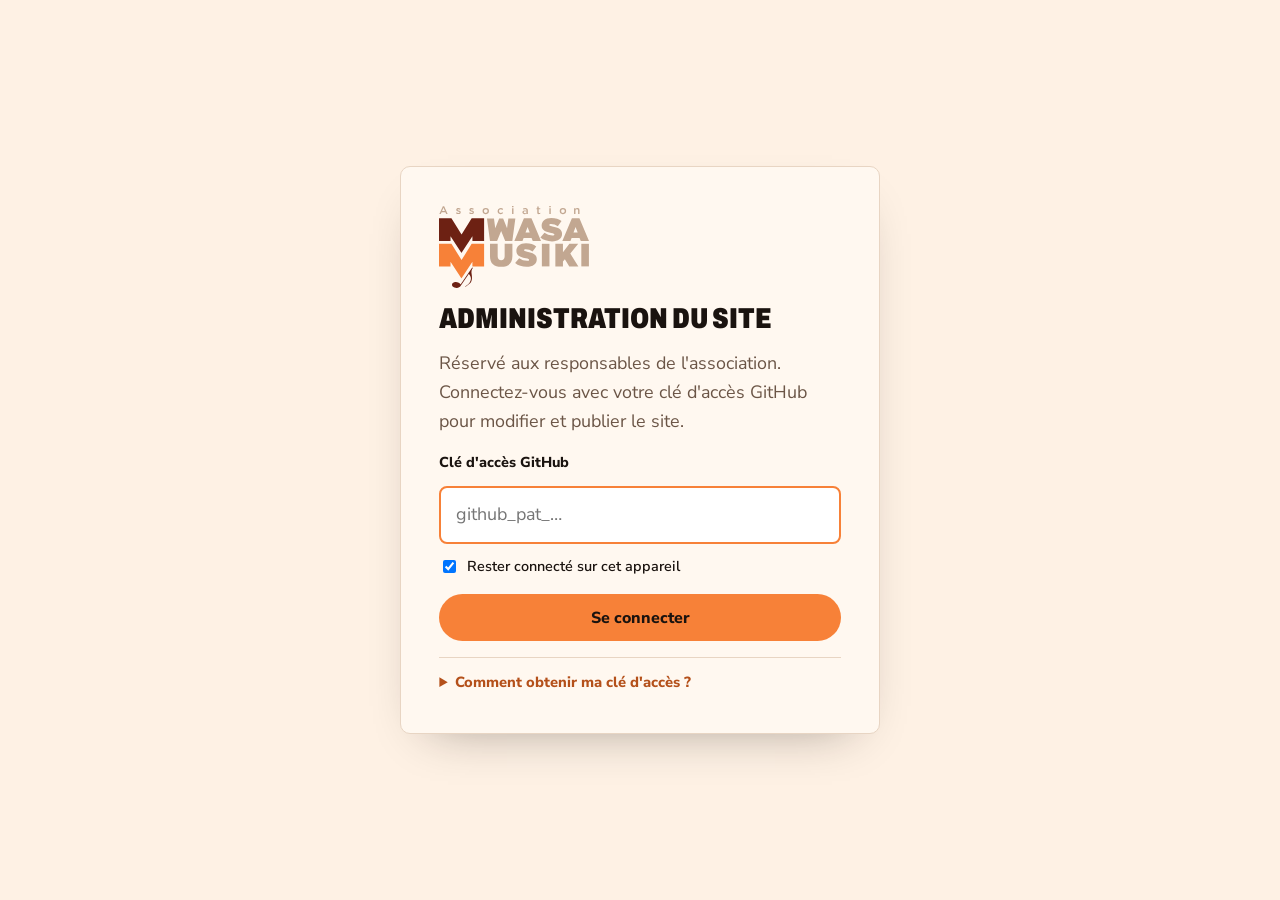
==== admin/index.html @ f04fcb0a "Site piloté par content/site.json + interface d'administration - Contenu dans content/site.json, pag" ====
<!doctype html>
<html lang="fr">
<head>
<meta charset="utf-8">
<meta name="viewport" content="width=device-width, initial-scale=1, viewport-fit=cover">
<meta name="robots" content="noindex, nofollow">
<title>Administration · Mwasa Musiki</title>
<link rel="icon" type="image/svg+xml" href="../img/logo.svg">
<link rel="stylesheet" href="../assets/site.css">
<link rel="stylesheet" href="../assets/admin/admin.css">
</head>
<body class="mw-admin">

<!-- Écran de connexion -->
<section id="login" class="mwa-login" hidden>
  <div class="mwa-login-card">
    <img src="../img/logo.svg" alt="Mwasa Musiki" width="150" height="82">
    <h1>Administration du site</h1>
    <p>Réservé aux responsables de l'association. Connectez-vous avec votre clé d'accès GitHub pour modifier et publier le site.</p>
    <form id="login-form" novalidate>
      <label for="token">Clé d'accès GitHub</label>
      <input id="token" name="token" type="password" autocomplete="off" spellcheck="false" placeholder="github_pat_…" required>
      <label class="mwa-check"><input id="remember" type="checkbox" checked> Rester connecté sur cet appareil</label>
      <button type="submit" class="btn btn-fill" id="login-btn">Se connecter</button>
      <p class="mwa-error" id="login-error" role="alert" hidden></p>
    </form>
    <details class="mwa-help">
      <summary>Comment obtenir ma clé d'accès ?</summary>
      <ol>
        <li>Connectez-vous sur <a href="https://github.com" target="_blank" rel="noopener">github.com</a> avec un compte qui a accès au dépôt du site.</li>
        <li>Ouvrez <a href="https://github.com/settings/personal-access-tokens/new" target="_blank" rel="noopener">Settings → Developer settings → Fine-grained tokens → Generate new token</a>.</li>
        <li>Nom : « Site Mwasa Musiki ». Durée : 1 an.</li>
        <li><b>Repository access</b> : « Only select repositories » puis choisissez <code id="repo-name">mwasa-musiki</code>.</li>
        <li><b>Permissions → Repository permissions → Contents</b> : « Read and write ». Rien d'autre.</li>
        <li>Cliquez sur « Generate token », copiez la clé et collez-la ici. Ne la donnez à personne.</li>
      </ol>
    </details>
  </div>
</section>

<!-- Barre d'administration -->
<div id="bar" class="mwa-bar" hidden>
  <div class="mwa-bar-in">
    <span class="mwa-title"><b>Mwasa Musiki</b> · Administration</span>
    <span class="mwa-status" id="status">Aucune modification</span>
    <div class="mwa-actions">
      <button type="button" class="mwa-btn" id="help-btn">Aide</button>
      <a class="mwa-btn" href="../" target="_blank" rel="noopener">Voir le site</a>
      <button type="button" class="mwa-btn" id="discard-btn" disabled>Annuler les modifications</button>
      <button type="button" class="mwa-btn mwa-primary" id="publish-btn" disabled>Publier</button>
      <button type="button" class="mwa-btn mwa-ghost" id="logout-btn" title="Se déconnecter">Déconnexion</button>
    </div>
  </div>
</div>

<div id="tip" class="mwa-tip" hidden>
  <b>Mode édition.</b> Cliquez sur un texte pour l'écrire, sur une photo pour la remplacer, sur un bouton ou un lien pour changer son adresse. Survolez une carte pour la déplacer, la dupliquer ou la supprimer. Rien n'est en ligne tant que vous n'avez pas cliqué sur <b>Publier</b>.
  <button type="button" id="tip-close" aria-label="Fermer l'aide">×</button>
</div>

<div id="preview" class="mwa-preview" hidden></div>

<!-- Fenêtre d'édition (photo, lien, date) -->
<div id="pop-backdrop" class="mwa-backdrop" hidden></div>
<form id="pop" class="mwa-pop" hidden novalidate>
  <h2 id="pop-title">Modifier</h2>
  <div id="pop-body"></div>
  <div class="mwa-pop-actions">
    <button type="button" class="mwa-btn" id="pop-cancel">Annuler</button>
    <button type="submit" class="mwa-btn mwa-primary" id="pop-ok">Valider</button>
  </div>
</form>

<div id="toast" class="mwa-toast" role="status" aria-live="polite" hidden></div>
<input type="file" id="file" accept="image/*" hidden>

<script src="../assets/render.js"></script>
<script src="../assets/admin/admin.js"></script>
</body>
</html>
---- assets/site.css ----
/* Polices hébergées sur le site (pas d'appel à Google : conforme RGPD) */
@font-face{font-family:"Archivo";src:url("fonts/archivo-variable.woff2") format("woff2");font-weight:100 900;font-stretch:62% 125%;font-style:normal;font-display:swap}
@font-face{font-family:"Nunito Sans";src:url("fonts/nunito-sans-variable.woff2") format("woff2");font-weight:200 1000;font-style:normal;font-display:swap}
/* Charte du site mwasamusiki.org : fond crème, couleurs du logo. Thème clair unique, pour que le logo garde toujours ses couleurs d'origine.
   Mise en page : bandes pleine largeur (crème / brun / orange), photos cadrées, chevron "M" du logo comme motif. */
:root{
  color-scheme:light;
  --creme:#fef1e4;   /* fond du site actuel */
  --brun:#6d2113;    /* logo, M supérieur */
  --orange:#f78138;  /* logo, M inférieur */
  --sable:#c2a791;   /* lettrage du logo */
  --nuit:#1a130f;    /* texte du site actuel */
  --muted:#6b5546;
  --line:#e8d5c3;
  --surface:#fff8f0;
  --accent-ink:#b4501a;
  --f-display:"Archivo","Arial Narrow",Arial,sans-serif;
  --f-body:"Nunito Sans",system-ui,-apple-system,"Segoe UI",sans-serif;
  --step-0:clamp(1rem,.96rem + .2vw,1.125rem);
  --step-1:clamp(1.2rem,1.08rem + .6vw,1.6rem);
  --step-2:clamp(1.8rem,1.3rem + 2vw,2.9rem);
  --step-3:clamp(2.7rem,1.5rem + 5vw,5.8rem);
  --wrap:74rem;
  --radius:6px;
}
*{box-sizing:border-box}
[hidden]{display:none!important}
html{scroll-behavior:smooth;scroll-padding-top:80px}
body{margin:0;background:var(--creme);color:var(--nuit);font-family:var(--f-body);font-size:var(--step-0);line-height:1.6;overflow-x:hidden}
body::before{content:"";position:fixed;inset:0 0 auto;height:env(safe-area-inset-top,0px);z-index:30;background:var(--creme)}
img{display:block;max-width:100%;height:auto}
a{color:inherit}
:focus-visible{outline:3px solid var(--orange);outline-offset:3px;border-radius:4px}
h1,h2,h3{font-family:var(--f-display);text-wrap:balance;margin:0;line-height:1.02}
p{margin:0}
.wrap{max-width:var(--wrap);margin-inline:auto;padding-left:max(20px,env(safe-area-inset-left,0px));padding-right:max(20px,env(safe-area-inset-right,0px))}
.eyebrow{font-weight:800;font-size:.78rem;letter-spacing:.14em;text-transform:uppercase;color:var(--accent-ink)}
.logo-c1{fill:#6d2113}.logo-c2{fill:#c2a791}.logo-c3{fill:#f78138}

/* Boutons */
.btn{display:inline-flex;align-items:center;justify-content:center;gap:.5rem;font-family:var(--f-body);font-weight:800;text-decoration:none;border-radius:999px;padding:.85rem 1.4rem;line-height:1;border:2px solid transparent;transition:transform .15s ease,background-color .15s ease;cursor:pointer;font-size:1rem}
.btn:hover{transform:translateY(-2px)}
.btn-fill{background:var(--orange);color:var(--nuit)}
.btn-fill:hover{background:#ff9450}
.btn-ghost{border-color:currentColor;background:transparent}
.btn-dark{background:var(--brun);color:var(--creme)}

/* En-tête */
.top{position:sticky;top:env(safe-area-inset-top,0px);z-index:20;background:rgba(254,241,228,.94);backdrop-filter:blur(10px);-webkit-backdrop-filter:blur(10px);border-bottom:1px solid var(--line)}
.top .wrap{display:flex;align-items:center;justify-content:space-between;gap:1rem;padding-block:.65rem}
.top .brand svg{width:104px;height:auto;display:block}
.menu{list-style:none;margin:0;padding:0;display:flex;gap:1.5rem;align-items:center}
.menu a{text-decoration:none;font-weight:700;font-size:.95rem}
.menu a:not(.btn):hover{color:var(--accent-ink)}
.menu .btn{padding:.6rem 1.1rem;font-size:.92rem}
.burger{display:none;background:none;border:2px solid var(--nuit);border-radius:999px;padding:.5rem .9rem;font:800 .85rem var(--f-body);letter-spacing:.06em;text-transform:uppercase;color:var(--nuit);cursor:pointer;align-items:center;gap:.5rem}
.burger span{display:block;width:16px;height:2px;background:currentColor;position:relative}
.burger span::before,.burger span::after{content:"";position:absolute;left:0;width:16px;height:2px;background:currentColor}
.burger span::before{top:-5px}.burger span::after{top:5px}
@media (max-width:900px){
  .burger{display:inline-flex}
  .menu{position:absolute;left:0;right:0;top:100%;flex-direction:column;align-items:stretch;gap:0;background:var(--creme);border-bottom:1px solid var(--line);padding:.5rem max(20px,env(safe-area-inset-right,0px)) 1.2rem max(20px,env(safe-area-inset-left,0px));box-shadow:0 18px 30px -18px rgba(26,19,15,.35)}
  .menu:not(.open){display:none}
  .menu li a:not(.btn){display:block;padding:.85rem 0;border-bottom:1px solid var(--line);font-size:1.05rem}
  .menu li:last-child{padding-top:1rem}
  .menu .btn{width:100%;padding:.9rem}
}

/* Hero */
.hero{padding-block:clamp(2.5rem,6vw,5.5rem);overflow:hidden}
.hero .wrap{display:grid;grid-template-columns:minmax(0,1.15fr) minmax(0,1fr);gap:clamp(2rem,5vw,4.5rem);align-items:center}
.hero h1{font-size:var(--step-3);font-weight:900;font-stretch:72%;text-transform:uppercase;letter-spacing:-.005em}
.hero h1 .b{color:var(--brun)}.hero h1 .o{color:var(--orange)}
.hero .lede{margin-top:1.4rem;max-width:36ch;font-size:var(--step-1);line-height:1.45;color:var(--muted)}
.hero .ctas{margin-top:2rem;display:flex;flex-wrap:wrap;gap:.8rem}
.hero .note{margin-top:1.5rem;font-size:.92rem;color:var(--muted);display:flex;gap:.6rem;align-items:center}
.hero .note::before{content:"";flex:none;width:9px;height:9px;border-radius:50%;background:var(--orange)}
.photo-hero{position:relative;justify-self:end;width:min(100%,460px)}
.photo-hero::before{content:"";position:absolute;inset:auto -10% -12% auto;width:70%;aspect-ratio:1.97/1;background:var(--orange);clip-path:polygon(0 0,22% 0,50% 45%,78% 0,100% 0,100% 100%,74% 100%,74% 50%,50% 80%,26% 50%,26% 100%,0 100%);z-index:0}
.photo-hero img{position:relative;z-index:1;width:100%;aspect-ratio:4/5;object-fit:cover;object-position:50% 30%;border-radius:var(--radius)}
.photo-hero figcaption{position:relative;z-index:2;margin:-2.6rem 0 0 -1rem;display:inline-block;background:var(--brun);color:var(--creme);padding:.7rem 1rem;font-weight:800;font-size:.82rem;letter-spacing:.08em;text-transform:uppercase;border-radius:4px}
@media (max-width:820px){
  .hero .wrap{grid-template-columns:1fr}
  .photo-hero{justify-self:center;width:min(100%,420px);margin-top:.5rem}
  .photo-hero img{aspect-ratio:4/3.4}
}

/* Bandeau publics */
.ages{background:var(--brun);color:var(--creme)}
.ages .wrap{padding-block:1.5rem;display:flex;flex-wrap:wrap;gap:.8rem 2rem;align-items:center;justify-content:space-between}
.ages .lbl{font-weight:800;font-size:.78rem;letter-spacing:.14em;text-transform:uppercase;color:var(--sable)}
.ages ul{list-style:none;margin:0;padding:0;display:flex;flex-wrap:wrap;gap:.4rem 1.4rem;font-family:var(--f-display);font-stretch:80%;font-weight:800;font-size:var(--step-1);text-transform:uppercase}
.ages li{display:flex;align-items:center;gap:1.4rem}
.ages li+li::before{content:"";width:12px;height:9px;background:var(--orange);clip-path:polygon(0 0,25% 0,50% 50%,75% 0,100% 0,100% 100%,0 100%)}

/* Sections */
.block{padding-block:clamp(3.5rem,8vw,6.5rem)}
.head{display:grid;grid-template-columns:minmax(0,1fr) minmax(0,1.3fr);gap:1rem 2.5rem;align-items:end;margin-bottom:clamp(2rem,4vw,3.2rem)}
.head h2{font-size:var(--step-2);font-weight:900;font-stretch:78%;text-transform:uppercase;margin-top:.4rem}
.head p{color:var(--muted);max-width:54ch}
@media (max-width:760px){.head{grid-template-columns:1fr}}

/* Association */
.about{display:grid;grid-template-columns:minmax(0,1fr) minmax(0,1fr);gap:clamp(2rem,5vw,4.5rem);align-items:center}
.about figure{margin:0;position:relative}
.about figure img{width:100%;aspect-ratio:3/2;object-fit:cover;border-radius:var(--radius)}
.about figure::after{content:"";position:absolute;left:-14px;bottom:-14px;width:40%;height:40%;border-left:6px solid var(--orange);border-bottom:6px solid var(--orange);border-radius:0 0 0 var(--radius);pointer-events:none}
.about .big{font-family:var(--f-display);font-weight:700;font-stretch:85%;font-size:var(--step-1);line-height:1.25}
.about .big em{font-style:normal;color:var(--accent-ink)}
.about .txt{display:flex;flex-direction:column;gap:1rem}
.about .meta{border-top:1px solid var(--line);padding-top:1rem;font-size:.9rem;color:var(--muted)}
@media (max-width:820px){.about{grid-template-columns:1fr}.about figure{margin-left:14px}}

/* Ateliers */
.ateliers{display:grid;grid-template-columns:repeat(4,minmax(0,1fr));gap:1.4rem}
.at{background:var(--surface);border:1px solid var(--line);border-radius:var(--radius);overflow:hidden;display:flex;flex-direction:column}
.at img{width:100%;aspect-ratio:4/3;object-fit:cover}
.at .body{padding:1.2rem 1.2rem 1.4rem;display:flex;flex-direction:column;gap:.5rem;flex:1}
.at .tag{font-size:.72rem;font-weight:800;letter-spacing:.1em;text-transform:uppercase;color:var(--accent-ink)}
.at h3{font-size:1.3rem;font-weight:800;font-stretch:85%;text-transform:uppercase}
.at p{color:var(--muted);font-size:.97rem}
@media (max-width:1024px){.ateliers{grid-template-columns:repeat(2,minmax(0,1fr))}}
@media (max-width:540px){.ateliers{grid-template-columns:1fr}.at img{aspect-ratio:16/9}}

/* Projets */
.projects{background:var(--orange);color:var(--nuit)}
.projects .eyebrow{color:#5a1b0f}
.projects .head p{color:#3d2416}
.stages{display:grid;grid-template-columns:repeat(3,minmax(0,1fr));gap:1.4rem}
.stage{background:var(--creme);border-radius:var(--radius);overflow:hidden;display:flex;flex-direction:column}
.stage img{width:100%;aspect-ratio:3/2;object-fit:cover}
.stage .body{padding:1.3rem 1.3rem 1.5rem;display:flex;flex-direction:column;gap:.5rem}
.stage .k{font-family:var(--f-display);font-weight:900;font-stretch:72%;font-size:clamp(1.6rem,1.2rem + 1.2vw,2.2rem);text-transform:uppercase;color:var(--brun);line-height:1}
.stage p{color:#4a3528;font-size:.97rem}
@media (max-width:860px){.stages{grid-template-columns:1fr}.stage{flex-direction:row}.stage img{width:42%;aspect-ratio:auto;min-height:100%}.stage .body{justify-content:center}}
@media (max-width:480px){.stage{flex-direction:column}.stage img{width:100%;aspect-ratio:16/9}}

/* Actualité */
.news{display:grid;grid-template-columns:minmax(0,1fr) minmax(0,1.1fr);border:2px solid var(--nuit);border-radius:var(--radius);overflow:hidden;background:var(--surface)}
.news .pic{position:relative;min-height:260px}
.news .pic img{position:absolute;inset:0;width:100%;height:100%;object-fit:cover}
.news .date{position:absolute;left:1rem;top:1rem;background:var(--orange);color:var(--nuit);border-radius:4px;padding:.5rem .9rem .6rem;text-align:center;font-family:var(--f-display);text-transform:uppercase;line-height:.9}
.news .date b{display:block;font-weight:900;font-stretch:72%;font-size:2.6rem}
.news .date span{font-weight:800;font-size:.8rem;letter-spacing:.12em}
.news .body{padding:clamp(1.5rem,3vw,2.6rem);display:flex;flex-direction:column;gap:.9rem;align-items:flex-start;justify-content:center}
.news h3{font-size:var(--step-2);font-weight:900;font-stretch:78%;text-transform:uppercase}
.news p{color:var(--muted);max-width:48ch}
.pill{display:inline-block;padding:.3rem .75rem;border-radius:999px;background:var(--brun);color:var(--creme);font-size:.74rem;font-weight:800;letter-spacing:.1em;text-transform:uppercase}
@media (max-width:760px){.news{grid-template-columns:1fr}.news .pic{min-height:0;aspect-ratio:16/10}}

/* Adhésion */
.join{background:var(--brun);color:var(--creme);overflow:hidden}
.join .eyebrow{color:var(--sable)}
.join .grid{display:grid;grid-template-columns:minmax(0,1fr) minmax(0,1fr);gap:clamp(2rem,5vw,4.5rem);align-items:center}
.join h2{font-size:var(--step-2);font-weight:900;font-stretch:78%;text-transform:uppercase;margin-top:.5rem}
.join .lead{margin-top:1.1rem;max-width:48ch;color:#f3dfcd}
.join figure{margin:1.8rem 0 0;max-width:420px}
.join figure img{width:100%;aspect-ratio:3/2;object-fit:cover;border-radius:var(--radius);border:4px solid var(--creme)}
.card{background:var(--creme);color:var(--nuit);padding:clamp(1.5rem,3vw,2.3rem);border-radius:var(--radius);display:flex;flex-direction:column;gap:1.1rem}
.card h3{font-size:var(--step-1);font-weight:800;font-stretch:85%;text-transform:uppercase;color:var(--brun)}
.card dl{margin:0;display:grid;grid-template-columns:auto minmax(0,1fr);gap:.6rem 1.2rem;font-size:.96rem}
.card dt{font-weight:800;color:var(--muted)}
.card dd{margin:0}
.card small{color:var(--muted);font-size:.85rem}
@media (max-width:820px){.join .grid{grid-template-columns:1fr}.card .btn{width:100%}}
@media (max-width:420px){.card dl{grid-template-columns:1fr;gap:.1rem}.card dd{margin-bottom:.6rem}}

/* Contact */
.contact{display:grid;grid-template-columns:repeat(3,minmax(0,1fr));gap:1.6rem}
.ct{border-top:3px solid var(--nuit);padding-top:1.2rem;display:flex;flex-direction:column;gap:.5rem;min-width:0}
.ct h3{font-size:1.1rem;font-weight:800;text-transform:uppercase;letter-spacing:.03em;font-stretch:88%}
.ct p{color:var(--muted)}
.ct a{font-weight:800;text-decoration-color:var(--orange);text-decoration-thickness:2px;text-underline-offset:4px;overflow-wrap:anywhere}
@media (max-width:760px){.contact{grid-template-columns:1fr}}

/* Pied de page */
footer{background:var(--nuit);color:#e8d5c3}
footer .wrap{padding-block:2.2rem;display:flex;flex-wrap:wrap;gap:1.2rem 2rem;justify-content:space-between;align-items:center;font-size:.88rem}
footer .brand{background:var(--creme);padding:.6rem .8rem;border-radius:4px;display:inline-block}
footer .brand svg{width:86px;height:auto;display:block}
footer a{color:#e8d5c3}
footer .credits{flex-basis:100%;border-top:1px solid #3a2a20;padding-top:1rem;color:#a8907e;font-size:.8rem}

@media (prefers-reduced-motion:reduce){html{scroll-behavior:auto}.btn{transition:none}.btn:hover{transform:none}}

/* ---------- Listes de longueur variable (gérées depuis l'administration) ---------- */
.ateliers{grid-template-columns:repeat(auto-fit,minmax(min(100%,15rem),1fr))}
.stages{grid-template-columns:repeat(auto-fit,minmax(min(100%,16rem),1fr))}
.contact{grid-template-columns:repeat(auto-fit,minmax(min(100%,15rem),1fr))}
@media (max-width:1024px){.ateliers{grid-template-columns:repeat(auto-fit,minmax(min(100%,15rem),1fr))}}
@media (max-width:860px){.stages{grid-template-columns:1fr}}

/* ---------- Actualités ---------- */
.news-list{display:flex;flex-direction:column;gap:1.4rem}
.news-more{display:grid;grid-template-columns:repeat(auto-fit,minmax(min(100%,17rem),1fr));gap:1.4rem}
.news-card{background:var(--surface);border:1px solid var(--line);border-radius:var(--radius);overflow:hidden;display:flex;flex-direction:column}
.news-card img{width:100%;aspect-ratio:16/10;object-fit:cover}
.news-card .body{padding:1.2rem 1.25rem 1.4rem;display:flex;flex-direction:column;gap:.5rem;align-items:flex-start}
.news-card h3{font-size:1.3rem;font-weight:800;font-stretch:85%;text-transform:uppercase}
.news-card p{color:var(--muted);font-size:.97rem}
.news-card time,.news time.when{font-size:.78rem;font-weight:800;letter-spacing:.1em;text-transform:uppercase;color:var(--accent-ink)}
.news .body .lnk{margin-top:.2rem}
.lnk{font-weight:800;text-decoration-color:var(--orange);text-decoration-thickness:2px;text-underline-offset:4px}

/* ---------- Agenda ---------- */
.agenda-wrap{background:var(--surface);border-top:1px solid var(--line);border-bottom:1px solid var(--line)}
.events{list-style:none;margin:0;padding:0;display:flex;flex-direction:column;border-top:2px solid var(--nuit)}
.event{display:grid;grid-template-columns:5.5rem minmax(0,1fr) auto;gap:1rem 1.6rem;align-items:center;padding-block:1.3rem;border-bottom:1px solid var(--line)}
.event .d{font-family:var(--f-display);text-transform:uppercase;line-height:.9;text-align:center;background:var(--creme);border:2px solid var(--nuit);border-radius:4px;padding:.45rem .3rem .55rem}
.event .d b{display:block;font-weight:900;font-stretch:72%;font-size:2.3rem;color:var(--brun)}
.event .d span{display:block;font-weight:800;font-size:.75rem;letter-spacing:.1em}
.event .d small{display:block;font-family:var(--f-body);font-size:.7rem;font-weight:700;color:var(--muted);margin-top:.2rem}
.event h3{font-size:1.35rem;font-weight:800;font-stretch:85%;text-transform:uppercase}
.event .info{font-size:.9rem;font-weight:700;color:var(--accent-ink);margin-top:.2rem}
.event p.txt{color:var(--muted);margin-top:.35rem;max-width:60ch}
.event.past{display:none}
.events-empty{display:none;padding-block:1.5rem;color:var(--muted)}
.events.all-past+.events-empty{display:block}
@media (max-width:640px){.event{grid-template-columns:4.6rem minmax(0,1fr)}.event .go{grid-column:2}}
.top .brand img{width:104px;height:auto;display:block}
footer .brand img{width:86px;height:auto;display:block}

/* Lignes d'informations de la carte d'adhésion */
.card dl{display:flex;flex-direction:column;gap:.6rem}
.card .row{display:grid;grid-template-columns:6.2rem minmax(0,1fr);gap:1rem}
@media (max-width:420px){.card .row{grid-template-columns:1fr;gap:.1rem}.card dd{margin-bottom:.4rem}}
---- assets/admin/admin.css ----
/* Mwasa Musiki : interface d'administration (s'ajoute à site.css) */
.mw-admin { --mwa-blue: #2563eb; --mwa-bar: #1a130f; }
[hidden] { display: none !important; }
@media (max-width: 640px) {
  .mwa-title { display: none; }
  .mwa-status { flex-basis: 100%; min-width: 0; font-size: .82rem; }
  .mwa-btn { padding: .45rem .6rem; font-size: .8rem; }
  #help-btn, .mwa-actions a.mwa-btn { display: none; }
}

/* Connexion */
.mwa-login { min-height: 100vh; display: grid; place-items: center; padding: 2rem max(16px, env(safe-area-inset-left, 0px)); background: var(--creme); }
.mwa-login-card { width: min(100%, 30rem); background: var(--surface); border: 1px solid var(--line); border-radius: 10px; padding: clamp(1.5rem, 4vw, 2.4rem); display: flex; flex-direction: column; gap: 1rem; box-shadow: 0 20px 50px -30px rgba(26, 19, 15, .45); }
.mwa-login-card h1 { font-size: 1.8rem; font-weight: 900; font-stretch: 78%; text-transform: uppercase; }
.mwa-login-card p { color: var(--muted); }
.mwa-login form { display: flex; flex-direction: column; gap: .7rem; }
.mwa-login label { font-weight: 800; font-size: .9rem; }
.mwa-login input[type=password] { font: inherit; padding: .8rem .9rem; border: 2px solid var(--line); border-radius: 8px; background: #fff; color: var(--nuit); }
.mwa-login input[type=password]:focus { border-color: var(--orange); outline: none; }
.mwa-check { display: flex; gap: .5rem; align-items: center; font-weight: 600 !important; }
.mwa-login .btn { justify-content: center; margin-top: .3rem; }
.mwa-error { color: #a1221a; font-weight: 700; background: #fde4df; border-radius: 6px; padding: .6rem .8rem; }
.mwa-help { border-top: 1px solid var(--line); padding-top: .8rem; font-size: .92rem; }
.mwa-help summary { cursor: pointer; font-weight: 800; color: var(--accent-ink); }
.mwa-help ol { padding-left: 1.2rem; display: flex; flex-direction: column; gap: .4rem; margin: .8rem 0 0; color: var(--muted); }
.mwa-help code { background: var(--creme); padding: .1rem .35rem; border-radius: 4px; }

/* Barre du haut */
.mwa-bar { position: sticky; top: 0; z-index: 100; background: var(--mwa-bar); color: #f3e7dc; font-size: .9rem; padding-top: env(safe-area-inset-top, 0px); }
.mwa-bar-in { display: flex; flex-wrap: wrap; align-items: center; gap: .5rem 1rem; padding: .55rem max(12px, env(safe-area-inset-right, 0px)) .55rem max(12px, env(safe-area-inset-left, 0px)); }
.mwa-title { font-family: var(--f-display); text-transform: uppercase; letter-spacing: .04em; }
.mwa-title b { color: var(--orange); }
.mwa-status { color: #bfa898; flex: 1; min-width: 10rem; }
.mwa-status.dirty { color: #ffd2b3; font-weight: 700; }
.mwa-actions { display: flex; flex-wrap: wrap; gap: .4rem; }
.mwa-btn { font: 700 .88rem var(--f-body); border: 1px solid #4a3a30; background: #2a201a; color: #f3e7dc; border-radius: 6px; padding: .5rem .8rem; cursor: pointer; text-decoration: none; line-height: 1.1; display: inline-flex; align-items: center; }
.mwa-btn:hover { background: #3a2c23; }
.mwa-btn:disabled { opacity: .45; cursor: default; }
.mwa-primary { background: var(--orange); border-color: var(--orange); color: #1a130f; }
.mwa-primary:hover { background: #ff9450; }
.mwa-ghost { background: transparent; }
.mwa-pop .mwa-btn { background: #fff; color: var(--nuit); border-color: var(--line); }
.mwa-pop .mwa-btn.mwa-primary { background: var(--orange); border-color: var(--orange); }
.mwa-pop .mwa-btn.mwa-danger { background: #fde4df; color: #a1221a; border-color: #f3b9ad; }

.mwa-tip { position: relative; background: #fff4d9; border-bottom: 1px solid #f0d9a0; color: #4a3528; font-size: .9rem; padding: .7rem 3rem .7rem max(16px, env(safe-area-inset-left, 0px)); }
.mwa-tip button { position: absolute; right: .6rem; top: .45rem; border: 0; background: none; font-size: 1.4rem; cursor: pointer; color: #4a3528; }

/* Aperçu modifiable */
.mwa-preview .top { top: calc(env(safe-area-inset-top, 0px) + var(--mwa-bar-h, 46px)); }
.mwa-preview [data-edit] { border-radius: 3px; cursor: text; transition: box-shadow .12s; min-width: 1ch; }
.mwa-preview [data-edit]:hover { box-shadow: 0 0 0 2px rgba(37, 99, 235, .55); }
.mwa-preview [data-edit]:focus { outline: none; box-shadow: 0 0 0 2px var(--mwa-blue); background: rgba(37, 99, 235, .06); }
.mwa-preview [data-edit]:empty::before { content: "Cliquez pour écrire…"; opacity: .45; font-style: italic; }
.mwa-preview [data-img] { cursor: pointer; transition: filter .12s, outline-color .12s; outline: 3px solid transparent; outline-offset: -3px; }
.mwa-preview [data-img]:hover { filter: brightness(.82); outline-color: var(--mwa-blue); }
.mwa-preview [data-link], .mwa-preview [data-event] { cursor: pointer; }
.mwa-preview [data-link]:hover, .mwa-preview [data-event]:hover { box-shadow: 0 0 0 2px var(--mwa-blue); }
.mwa-preview [data-link]:empty::before { content: "+ Ajouter un lien"; opacity: .6; }
.mwa-preview [data-link]:empty { border: 2px dashed currentColor; background: transparent; color: inherit; }
.mwa-imgwrap { position: relative; }
.mwa-badge { position: absolute; z-index: 5; pointer-events: none; background: var(--mwa-blue); color: #fff; font: 700 .72rem var(--f-body); padding: .25rem .5rem; border-radius: 4px; opacity: 0; transition: opacity .12s; }
[data-item] { position: relative; }
.mwa-ctrl { position: absolute; z-index: 6; top: .4rem; right: .4rem; display: flex; gap: .25rem; opacity: 0; transition: opacity .12s; }
[data-item]:hover > .mwa-ctrl, [data-item]:focus-within > .mwa-ctrl { opacity: 1; }
.mwa-ctrl button { font: 700 .78rem var(--f-body); border: 0; border-radius: 5px; background: rgba(26, 19, 15, .88); color: #fff; padding: .35rem .5rem; cursor: pointer; line-height: 1; }
.mwa-ctrl button:hover { background: var(--mwa-blue); }
.mwa-ctrl button.del:hover { background: #c0392b; }
@media (hover: none) { .mwa-ctrl { opacity: 1; } }
.ages [data-item] .mwa-ctrl, .card .row .mwa-ctrl, .contact [data-item] .mwa-ctrl { top: -.6rem; right: 0; }
.mwa-add { font: 800 .9rem var(--f-body); border: 2px dashed var(--muted); border-radius: var(--radius); background: transparent; color: var(--muted); padding: 1rem; cursor: pointer; min-height: 3.2rem; }
.mwa-add:hover { border-color: var(--mwa-blue); color: var(--mwa-blue); background: rgba(37, 99, 235, .05); }
.projects .mwa-add, .join .mwa-add { border-color: currentColor; color: inherit; }
.ages .mwa-add { padding: .3rem .8rem; min-height: 0; color: var(--sable); border-color: var(--sable); }
.events .mwa-add, .news-list > .mwa-add { width: 100%; margin-top: 1rem; }
.mwa-preview .event.past { display: grid; opacity: .5; }
.mwa-preview .event.past::after { content: "Passé : masqué sur le site"; position: absolute; left: 0; top: .2rem; font-size: .7rem; font-weight: 800; color: #a1221a; text-transform: uppercase; letter-spacing: .06em; }
.mwa-preview .events.all-past + .events-empty { display: block; }

/* Fenêtre d'édition */
.mwa-backdrop { position: fixed; inset: 0; z-index: 200; background: rgba(26, 19, 15, .45); }
.mwa-pop { position: fixed; z-index: 210; left: 50%; top: 50%; transform: translate(-50%, -50%); width: min(92vw, 28rem); max-height: 88vh; overflow: auto; background: #fff; color: var(--nuit); border-radius: 12px; padding: 1.4rem; display: flex; flex-direction: column; gap: 1rem; box-shadow: 0 30px 80px -20px rgba(0, 0, 0, .5); }
.mwa-pop h2 { font-size: 1.3rem; font-weight: 900; font-stretch: 80%; text-transform: uppercase; }
#pop-body { display: flex; flex-direction: column; gap: .8rem; }
.mwa-field { display: flex; flex-direction: column; gap: .3rem; }
.mwa-field label { font-weight: 800; font-size: .85rem; }
.mwa-field input, .mwa-field textarea { font: inherit; padding: .6rem .7rem; border: 2px solid var(--line); border-radius: 7px; background: #fff; color: var(--nuit); }
.mwa-field input:focus, .mwa-field textarea:focus { border-color: var(--orange); outline: none; }
.mwa-field small { color: var(--muted); font-size: .8rem; }
.mwa-thumb { width: 100%; aspect-ratio: 16 / 10; object-fit: cover; border-radius: 8px; background: var(--creme); }
.mwa-pop-actions { display: flex; justify-content: flex-end; gap: .5rem; flex-wrap: wrap; }
@media (max-width: 560px) {
  .mwa-pop { left: 0; right: 0; top: auto; bottom: 0; transform: none; width: 100%; border-radius: 14px 14px 0 0; max-height: 85vh; padding-bottom: calc(1.4rem + env(safe-area-inset-bottom, 0px)); }
}

.mwa-toast { position: fixed; z-index: 300; left: 50%; bottom: calc(1.2rem + env(safe-area-inset-bottom, 0px)); transform: translateX(-50%); background: var(--nuit); color: #fff; padding: .8rem 1.1rem; border-radius: 8px; font-weight: 700; box-shadow: 0 10px 30px -10px rgba(0, 0, 0, .5); max-width: calc(100vw - 32px); }
.mwa-toast.ok { background: #1f6f43; }
.mwa-toast.err { background: #a1221a; }
.mwa-busy { cursor: progress; }
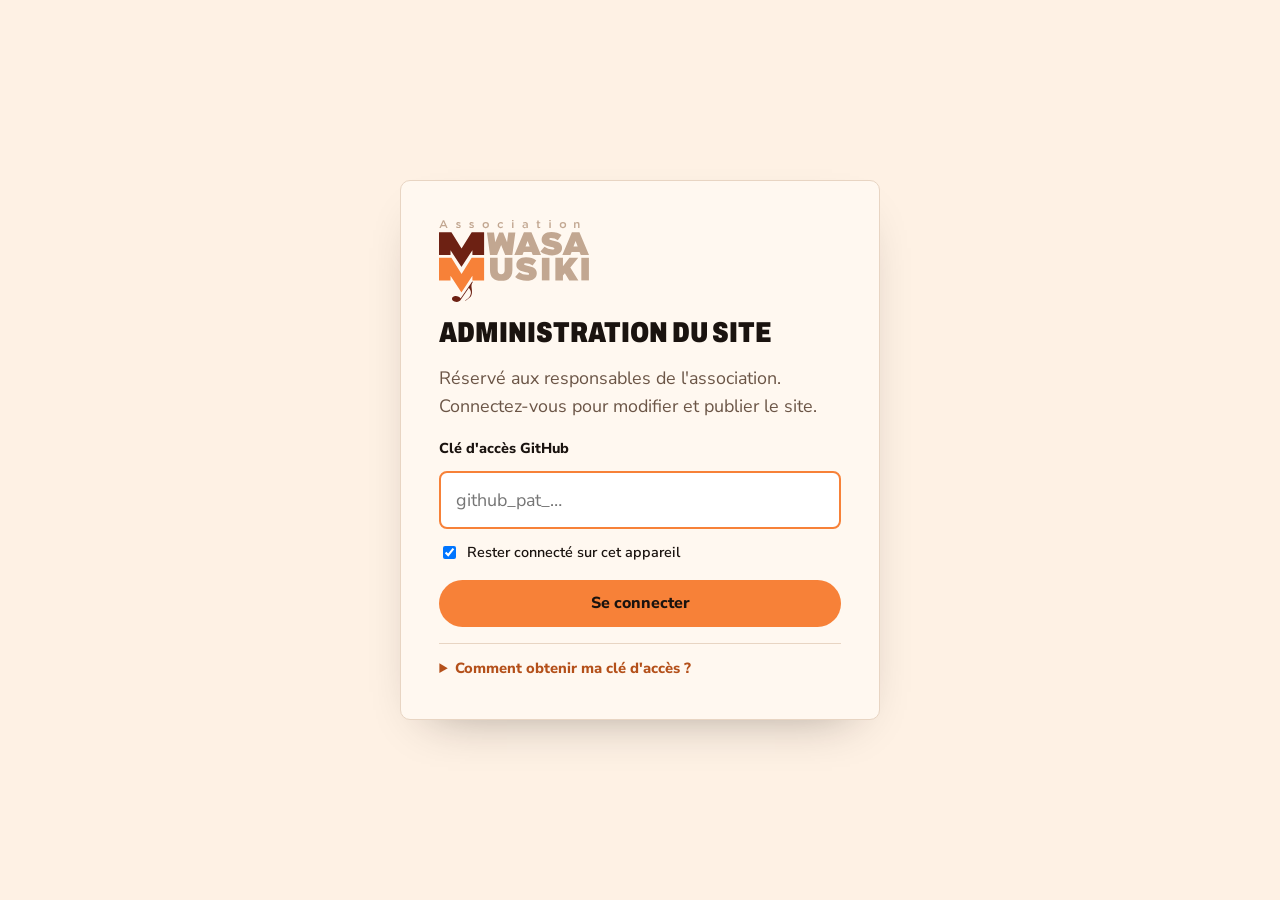
==== commit f50e4002: "Apparence, cadrage des photos, actualités en ligne, accès par mot de passe - Panneau Apparence : 5 c" ====
--- a/admin/index.html
+++ b/admin/index.html
@@ -16,13 +16,24 @@
   <div class="mwa-login-card">
     <img src="../img/logo.svg" alt="Mwasa Musiki" width="150" height="82">
     <h1>Administration du site</h1>
-    <p>Réservé aux responsables de l'association. Connectez-vous avec votre clé d'accès GitHub pour modifier et publier le site.</p>
+    <p id="login-intro">Réservé aux responsables de l'association. Connectez-vous pour modifier et publier le site.</p>
+    <form id="pw-form" novalidate hidden>
+      <label for="pw-user">Identifiant</label>
+      <input id="pw-user" name="username" type="text" autocomplete="username" autocapitalize="none" spellcheck="false" required>
+      <label for="pw-pass">Mot de passe</label>
+      <input id="pw-pass" name="password" type="password" autocomplete="current-password" required>
+      <label class="mwa-check"><input id="pw-remember" type="checkbox" checked> Rester connecté sur cet appareil</label>
+      <button type="submit" class="btn btn-fill" id="pw-btn">Se connecter</button>
+      <p class="mwa-error" id="pw-error" role="alert" hidden></p>
+      <button type="button" class="mwa-linkbtn" id="to-token">Se connecter avec une clé GitHub</button>
+    </form>
     <form id="login-form" novalidate>
       <label for="token">Clé d'accès GitHub</label>
       <input id="token" name="token" type="password" autocomplete="off" spellcheck="false" placeholder="github_pat_…" required>
       <label class="mwa-check"><input id="remember" type="checkbox" checked> Rester connecté sur cet appareil</label>
       <button type="submit" class="btn btn-fill" id="login-btn">Se connecter</button>
       <p class="mwa-error" id="login-error" role="alert" hidden></p>
+      <button type="button" class="mwa-linkbtn" id="to-pw" hidden>Se connecter avec identifiant et mot de passe</button>
     </form>
     <details class="mwa-help">
       <summary>Comment obtenir ma clé d'accès ?</summary>
@@ -45,6 +56,8 @@
     <span class="mwa-status" id="status">Aucune modification</span>
     <div class="mwa-actions">
       <button type="button" class="mwa-btn" id="help-btn">Aide</button>
+      <button type="button" class="mwa-btn" id="theme-btn">Apparence</button>
+      <button type="button" class="mwa-btn" id="access-btn">Accès</button>
       <a class="mwa-btn" href="../" target="_blank" rel="noopener">Voir le site</a>
       <button type="button" class="mwa-btn" id="discard-btn" disabled>Annuler les modifications</button>
       <button type="button" class="mwa-btn mwa-primary" id="publish-btn" disabled>Publier</button>
--- a/assets/site.css
+++ b/assets/site.css
@@ -224,3 +224,20 @@
 .card dl{display:flex;flex-direction:column;gap:.6rem}
 .card .row{display:grid;grid-template-columns:6.2rem minmax(0,1fr);gap:1rem}
 @media (max-width:420px){.card .row{grid-template-columns:1fr;gap:.1rem}.card dd{margin-bottom:.4rem}}
+
+/* Actualités : toutes au même format (photo à gauche, texte à droite) */
+.news-list{gap:1.6rem}
+.news-sm{grid-template-columns:minmax(0,.8fr) minmax(0,1.2fr);border-width:1px;border-color:var(--line)}
+.news-sm .pic{min-height:220px}
+.news-sm h3{font-size:clamp(1.4rem,1.1rem + 1.2vw,2rem)}
+.news-sm .date b{font-size:2.1rem}
+@media (max-width:760px){.news-sm{grid-template-columns:1fr}.news-sm .pic{min-height:0;aspect-ratio:16/10}}
+
+/* Lien discret vers l'administration */
+footer .admin-link{font-size:.75rem;color:inherit;opacity:.45;text-decoration:none;margin-left:auto}
+footer .admin-link:hover,footer .admin-link:focus-visible{opacity:1;text-decoration:underline}
+footer .credits{display:flex;flex-wrap:wrap;gap:.5rem 1.5rem;align-items:center}
+
+/* Survol des boutons, quelle que soit la couleur choisie */
+.btn-fill:hover{background:var(--orange);filter:brightness(1.08)}
+.btn-fill{color:var(--nuit)}
--- a/assets/admin/admin.css
+++ b/assets/admin/admin.css
@@ -97,3 +97,26 @@
 .mwa-toast.ok { background: #1f6f43; }
 .mwa-toast.err { background: #a1221a; }
 .mwa-busy { cursor: progress; }
+
+.mwa-linkbtn { background: none; border: 0; color: var(--accent-ink); font: 700 .88rem var(--f-body); text-decoration: underline; cursor: pointer; padding: .3rem 0; align-self: flex-start; }
+.mwa-login input[type=text] { font: inherit; padding: .8rem .9rem; border: 2px solid var(--line); border-radius: 8px; background: #fff; color: var(--nuit); }
+.mwa-login input[type=text]:focus { border-color: var(--orange); outline: none; }
+
+/* Cadrage */
+.mwa-focus { position: relative; border-radius: 8px; overflow: hidden; background: #2a201a; cursor: crosshair; }
+.mwa-focus img { display: block; width: 100%; max-height: 46vh; object-fit: contain; }
+.mwa-focus .dot { position: absolute; width: 26px; height: 26px; margin: -13px 0 0 -13px; border-radius: 50%; border: 3px solid #fff; box-shadow: 0 0 0 2px rgba(0,0,0,.5), inset 0 0 0 2px rgba(0,0,0,.35); pointer-events: none; }
+.mwa-crops { display: grid; grid-template-columns: repeat(3, minmax(0, 1fr)); gap: .5rem; }
+.mwa-crops figure { margin: 0; display: flex; flex-direction: column; gap: .2rem; }
+.mwa-crops img { width: 100%; object-fit: cover; border-radius: 5px; background: var(--creme); }
+.mwa-crops figcaption { font-size: .72rem; color: var(--muted); text-align: center; }
+.mwa-row { display: flex; gap: .5rem; flex-wrap: wrap; }
+
+/* Apparence */
+.mwa-colors { display: grid; grid-template-columns: repeat(auto-fit, minmax(9.5rem, 1fr)); gap: .6rem; }
+.mwa-color { display: flex; align-items: center; gap: .55rem; border: 2px solid var(--line); border-radius: 8px; padding: .45rem .55rem; }
+.mwa-color input[type=color] { width: 2.4rem; height: 2.1rem; padding: 0; border: 0; background: none; cursor: pointer; flex: none; }
+.mwa-color span { font-size: .82rem; font-weight: 700; line-height: 1.2; }
+.mwa-field select { font: inherit; padding: .6rem .7rem; border: 2px solid var(--line); border-radius: 7px; background: #fff; color: var(--nuit); }
+.mwa-note { font-size: .82rem; color: var(--muted); background: var(--creme); border-radius: 6px; padding: .6rem .7rem; }
+.mwa-warn { font-size: .85rem; color: #7a3b00; background: #fff1d6; border-radius: 6px; padding: .6rem .7rem; }
